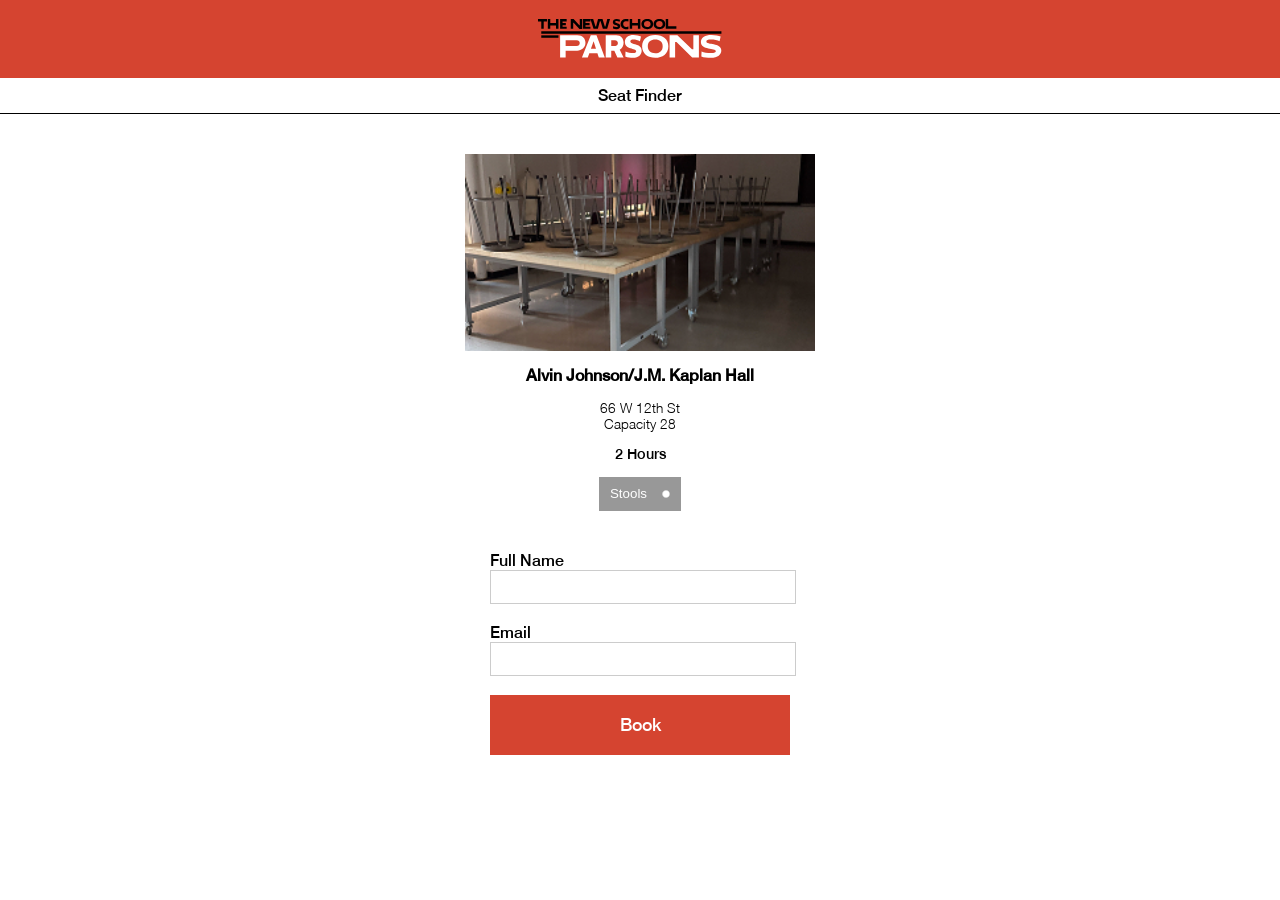
==== booking.html @ 0290e5fa "Add files via upload" ====
<!DOCTYPE html>
<html>

<head>
    <title>Seat Finder</title>
    <link rel="stylesheet" href="styles.css">
    <meta name="viewport" content="width=device-width, initial-scale=1.0">
</head>

<body>

    <div class="header">
        <div class="header-top">
            <img src="assets/parsons_header.svg" alt="Parsons Logo">
        </div>
        <div class="header-bottom">
            <p><a href="index.html">Seat Finder</a></p>
        </div>
    </div>


    <div class="booking-container">
    
        <div class="booking">
            <img src="assets/img1.jpg" width="350">
            <h3 class="building buildingbook">Alvin Johnson/J.M. Kaplan Hall</h3>
            <p class="location">66 W 12th St</p>
            <p class="capacity">Capacity 28</p>
            <p class="hours">2 Hours</p>
            <button class="char">Stools <img src="assets/char2.png" alt="checked"></button>
        </div>


        <form class="info">
            <label for="fname">Full Name</label>
            <input type="text" id="fname" name="fname"><br><br>
            <label for="email">Email</label>
            <input type="text" id="email" name="email"><br><br>
            <!-- <input type="submit" value="Book Now" class="button1 bookingbutton"> -->
            <button class="button1 bookingbutton"type="submit"><a href="success.html">Book</a></button>
        </form>
    </div>


    <script src="script.js"></script>

</body>

</html>
---- styles.css ----
@font-face {
  font-family: Helvetica-Neue-Medium; 
  src: url(assets/fonts/HelveticaNeueMedium.ttf); 
}


@font-face {
  font-family: Helvetica-Neue-Bold; 
  src: url(assets/fonts/HelveticaNeueBd.ttf); 
}

@font-face {
  font-family: Helvetica-Neue-Heavy; 
  src: url(assets/fonts/HelveticaNeueHv.ttf); 
}

@font-face {
  font-family: Helvetica-Neue-Light; 
  src: url(assets/fonts/HelveticaNeueLight.ttf); 
}

@font-face {
  font-family: Helvetica-Neue-Thin; 
  src: url(assets/fonts/HelveticaNeueThin.ttf); 
}

:root {
  --red: #D54430;
  --reddark: #561007;
  --grey: #989898;
}

body {
    font-family: Helvetica-Neue-Medium, sans-serif; 
    padding: 0px;
    margin: 0px;
}

.header{
    width: 100%;
}

.header-top{
    background-color: var(--red);
    width: 100%;
    height: 70px;
    padding-top: 8px;
    display:flex;
    align-items: center;
    justify-content: center;
    flex-direction: column;
}

.header-bottom{
    display:flex;
    align-items: center;
    justify-content: center;
    flex-direction: column;
    width: 100%;
    height: 35px;
    font-family: Helvetica-Neue-Medium, sans-serif;
    border-bottom: 1px black solid;
}

.header-bottom a{
    text-decoration: none;
    color: black;
}

.button1{
    height: 60px;
    width: 300px;
    margin: 10px;
    background-color: var(--red); 
    border: none;
}

.button1:active{
    background-color: var(--reddark); 
}

.button1 a{
    text-decoration: none;
    color: white;
    font-family: Helvetica-Neue-Medium;
    font-size: 1.1em;
}

.button_container{
    margin-top: 40px;
    display:flex;
    align-items: center;
    justify-content: center;
    flex-direction: column;
}

@media only screen and (max-width: 350px) { /* 350 and down */ 
    .button1{
        height: 45px;
        width: 225px;
    }

    .button1 a{
        text-decoration: none;
        color: white;
        font-family: Helvetica-Neue-Medium;
        font-size: 1em;
    }


}

/* MAP*/

/* container becomes positioning reference */
.map-container {
  position: relative;
  width: 100vw;
  height: 100dvh;
}

/* full screen map */
iframe {
  width: 100%;
  height: 100%;
  border: 0;
  position: relative;
  z-index: 1;
}

/* form pinned bottom-right */
.map-form {
  position: absolute;
  bottom: 30px;
  right: 30px;
  z-index: 2;

  background: white; 
  padding: 20px;
  box-shadow: 0 4px 12px rgba(0,0,0,0.15);

  display: flex;
  flex-direction: column;
  gap: 20px;
}

select {
  min-width: 250px;
  height: 40px;
  width: 100%; 
  color: var(--grey);
  border: 1px solid var(--grey);
}

select option:checked {
  background-color: var(--red);
  color: white;
}

select:focus {
  outline: none;
  border: 2px solid var(--red);
}


.button_map {
  padding: 8px;
  cursor: pointer;
  background-color: var(--red);
  color: white;
  border: none;
  height: 40px;

}


@media only screen and (max-width: 480px) {
  .map-form {
    left: 0;
    right: 0;
    bottom: 0;
    width: 100%vh;
  }

    select {
    width: 100%;
    min-width: 150px;
  }

  .button_map {
    height: 45px;
  }
}



/* FILTER*/

.filter-container{
    display:flex;
    align-items: center;
    justify-content: center;
    flex-direction: column;
}

.filter-container div{
    margin: 20px;
}

.filter-container h3{
    text-align: center;
    margin: 15px;
    font-size: 1em;
}


.filter-container select{
    height: 60px;
    width: 300px;
    margin: 10px;
    border: 2px solid var(--grey);
    text-align: center;
    font-family: Helvetica-Neue, sans-serif;
    font-size: 1em;
    color: var(--grey);
}
select:focus {
  outline: none;
  border: 2px solid var(--red);
}


@media screen and (-webkit-min-device-pixel-ratio:0) {
    input[type='range'] {
        -webkit-appearance: none;
        background: transparent; /* important */
        width: 330px;
    }
    /* track*/
    input[type='range']::-webkit-slider-runnable-track {
        background-color:var(--grey);
        height: 2px;
    }
    /*circle*/
    input[type='range']::-webkit-slider-thumb {
        -webkit-appearance: none;
        width: 18px;
        height: 18px;
        background: var(--red);
        cursor: pointer;
        margin-top: -8px;
        border-radius: 50%;
        
    }
}

.slider_label{
    display:flex;
    align-items: center;
    justify-content: space-between;
    flex-direction: row;
    margin: 0px;
    padding: 0px;
    font-family: Helvetica-Neue-light, sans-serif;
    margin: 0px;
    padding: 0px;
    width: 300px;
}

.slider_label p{
    margin: 0px;
    padding: 0px;; 
    color: var(--grey);
}


.noise_container .hours_container {
    display:flex;
    align-items: center;
    justify-content: center;
}

.button2{
    height: 60px;
    width: 300px;
    margin: 10px;
    border: 2px var(--grey) solid;
    background-color: white;
    color: var(--grey);
    font-family: Helvetica-Neue-Medium, sans-serif;
    font-size: .9em;
    display:flex;
    align-items: center;
    justify-content: space-around;
    flex-direction: row;
}

.button2:hover{
        border: 2px var(--red) solid;
}

/* .button2:active{
    border: none;
    background-color: var(--grey);
    color: white;
} */

.button2.active {
    border: none;
    background-color: var(--grey);
    color: white;
}

.button2.active img {
    content: url("assets/char2.png");
}

/* .button2:active img {
    content: url("assets/char2.png");
} */

.char_container{
    display:flex;
    align-items: center;
    justify-content: center;
    flex-direction: column;
}

@media only screen and (max-width: 350px) { /* 350 and down */ 
    .button2{
        height: 45px;
        width: 225px;
    }

    .button2 a{
        font-size: 0.8em;
    }

    input[type='range'] {
        width: 250px;
    }

    .slider_label{
    width: 225px;
    }

    .filter-container select{
        height: 45px;
        width: 225px;
        font-size: 0.8em;
    }
}


/* results*/


.results-container{
    display:flex;
    align-items: center;
    justify-content: center;
    flex-direction: column;
    margin: 20px;
    gap: 20px;
}

.results-container h3{
    text-align: center;
    margin: 15px;
    font-size: 1em;
    display:flex;
    align-items: center;
    justify-content: center;
}


.results-container select{
    height: 60px;
    max-width: 300px;
    margin: 10px;
    border: 2px solid var(--grey);
    text-align: center;
    font-family: Helvetica-Neue-medium, sans-serif;
    font-size: 1em;
    color: var(--grey);
}

.result{
    border: 1px black solid;
    padding: 20px;
    display:flex;
    align-items: center;
    justify-content: center;
    flex-direction: column;
    max-width: 300px;
}

.result img{
    width: 100%; 
}

.building{
    font-family: Helvetica-Neue-Medium, sans-serif;
    margin-top: 0px;
}

.location{
    font-family: Helvetica-Neue-Light, sans-serif;
    font-size: 0.85em;
    margin: 0px;
}
.capacity{
    margin-top: 0;
}
.hours{
    margin-top: 0px;
    font-size: 0.9em;
}

.char{
    background-color: var(--grey);
    border: none;
    color: white; 
    padding-left: 11px;
    padding-top: 8px;
    padding-bottom: 8px;
    gap: 10px;
    display:flex;
    align-items: center;
    justify-content: center;
    flex-direction: row;
}

.char img{
    scale: 0.4;
}

.capacity{
    font-family: Helvetica-Neue-Light, sans-serif;
    font-size: 0.85em;
    margin-top: 0px;
}
.resultbutton{
    width: 100%;
    height: 50px;
    color: white; 
}

.resultbutton:active{
    background-color: var(--reddark);
}

.allresults{
    display: flex;
    flex-direction: row;
    justify-content: center;
    align-items: center;
    align-content: center;
    flex-wrap: wrap; 
    gap: 20px; 

}

@media only screen and (max-width: 350px) {
    .result{
        padding: 15px; 
    }
}

/*booking*/


.booking-container{
    display:flex;
    align-items: center;
    justify-content: center;
    flex-direction: column;
    margin: 20px;
    gap: 20px;
}

.booking-container h3{
    text-align: center;
    margin: 15px;
    font-size: 1em;
    display:flex;
    align-items: center;
    justify-content: center;
    flex-direction: column;
}


.booking-container select{
    height: 60px;
    width: 300px;
    margin: 10px;
    border: 2px solid var(--grey);
    text-align: center;
    font-family: Helvetica-Neue-medium, sans-serif;
    font-size: 1em;
    color: var(--grey);
}

.booking{
    padding: 20px;
    display:flex;
    align-items: center;
    justify-content: center;
    flex-direction: column;
}

.bookingbutton{
    color: white; 
    font-family: Helvetica-Neue-medium, sans-serif;
    font-size: 1em;
}

label {display: block;}


.bookingbutton:active{
    background-color: var(--reddark);
}

.info input[type=text]{
    border: 1px solid #ccc;
    width: 100%;
    height: 30px;
}

.info label{
    align-items: left;
}

.info h2{
    text-align: center;
}

.bookingbutton{
    margin: 0px;
}

@media only screen and (max-width: 380px) {
    .booking{
        padding: 15px;
    }
    .booking img{
        width: 100% ;
    }
    .bookingbutton{
        width: 200px;
    }



}
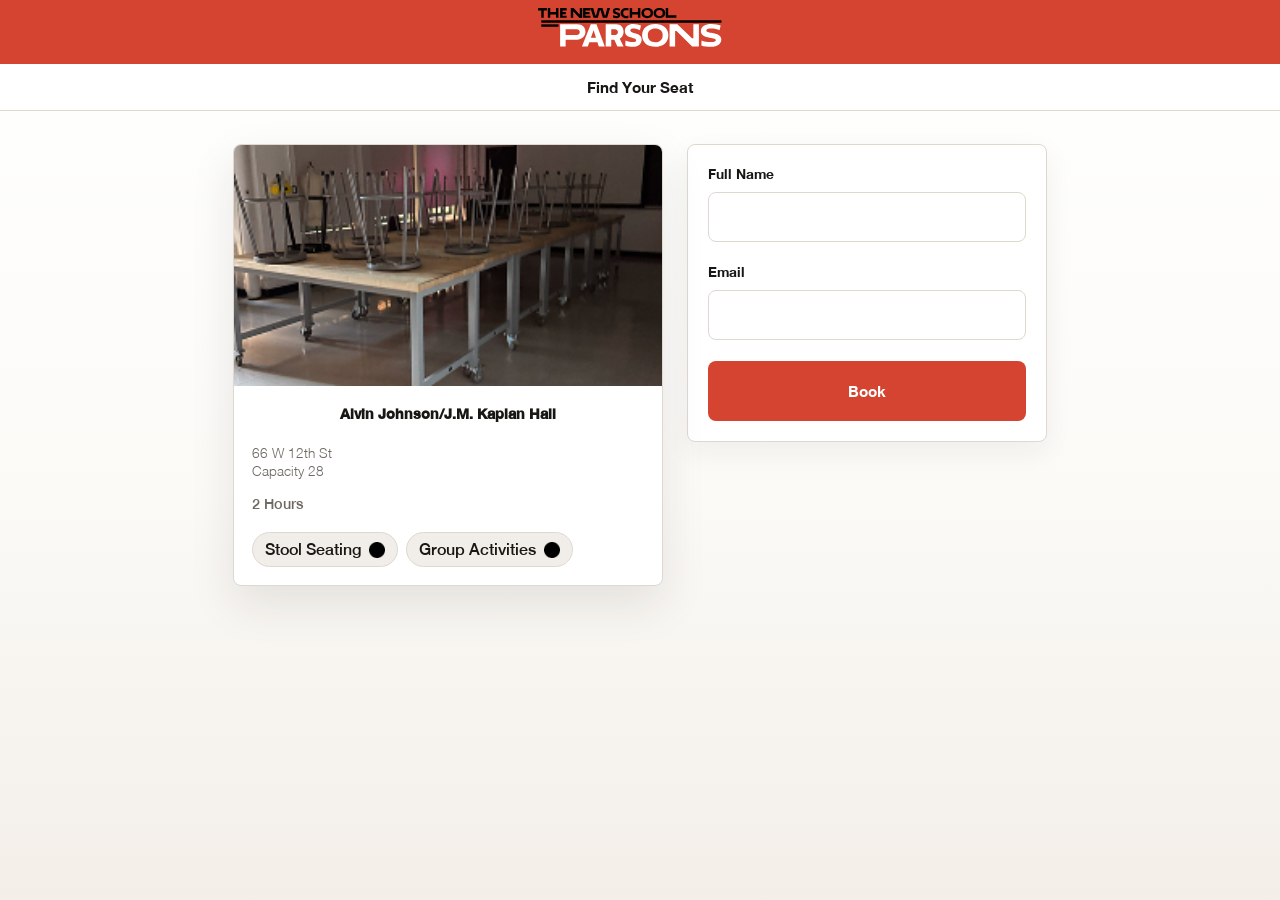
==== commit 00c0db83: "Add files via upload" ====
--- a/booking.html
+++ b/booking.html
@@ -2,7 +2,7 @@
 <html>
 
 <head>
-    <title>Seat Finder</title>
+    <title>Find Your Seat</title>
     <link rel="stylesheet" href="styles.css">
     <meta name="viewport" content="width=device-width, initial-scale=1.0">
 </head>
@@ -14,7 +14,7 @@
             <img src="assets/parsons_header.svg" alt="Parsons Logo">
         </div>
         <div class="header-bottom">
-            <p><a href="index.html">Seat Finder</a></p>
+            <p><a href="index.html">Find Your Seat</a></p>
         </div>
     </div>
 
@@ -27,7 +27,10 @@
             <p class="location">66 W 12th St</p>
             <p class="capacity">Capacity 28</p>
             <p class="hours">2 Hours</p>
-            <button class="char">Stools <img src="assets/char2.png" alt="checked"></button>
+            <div class="char-list">
+                <span class="char">Stool Seating<img src="assets/char2.png" alt="checked"></span>
+                <span class="char">Group Activities<img src="assets/char2.png" alt="checked"></span>
+            </div>
         </div>
 
 
@@ -46,4 +49,4 @@
 
 </body>
 
-</html>+</html>
--- a/styles.css
+++ b/styles.css
@@ -554,3 +554,576 @@
 
 
 }
+
+/* UI refresh */
+:root {
+  --red: #d54430;
+  --reddark: #71190d;
+  --grey: #76716d;
+  --ink: #191714;
+  --muted: #6f6963;
+  --paper: #fbfaf7;
+  --surface: #ffffff;
+  --line: #ded8d0;
+  --soft-red: #fff0ec;
+  --shadow: 0 18px 45px rgba(38, 31, 25, 0.1);
+}
+
+* {
+  box-sizing: border-box;
+}
+
+body {
+  background:
+    linear-gradient(180deg, #ffffff 0%, var(--paper) 55%, #f3eee8 100%);
+  color: var(--ink);
+  min-height: 100vh;
+  font-family: Helvetica-Neue-Medium, Helvetica, Arial, sans-serif;
+  line-height: 1.35;
+}
+
+.header {
+  background: var(--surface);
+  box-shadow: 0 1px 0 var(--line);
+  position: sticky;
+  top: 0;
+  z-index: 10;
+}
+
+.header-top {
+  height: 64px;
+  padding: 0 18px;
+  background: var(--red);
+}
+
+.header-top img {
+  max-width: min(86vw, 520px);
+  height: auto;
+}
+
+.header-bottom {
+  height: 46px;
+  border-bottom: 0;
+  font-family: Helvetica-Neue-Bold, Helvetica, Arial, sans-serif;
+  letter-spacing: 0;
+}
+
+.header-bottom p {
+  margin: 0;
+}
+
+.header-bottom a {
+  color: var(--ink);
+  font-size: 0.95rem;
+}
+
+.header-bottom a:hover {
+  color: var(--red);
+}
+
+.home-panel {
+  width: min(920px, calc(100% - 32px));
+  margin: 0 auto;
+  padding: clamp(44px, 8vh, 86px) 0;
+}
+
+.eyebrow {
+  color: var(--red);
+  font-family: Helvetica-Neue-Bold, Helvetica, Arial, sans-serif;
+  font-size: 0.78rem;
+  letter-spacing: 0.08em;
+  margin: 0 0 12px;
+  text-transform: uppercase;
+}
+
+.home-panel h1 {
+  max-width: 720px;
+  margin: 0;
+  font-family: Helvetica-Neue-Heavy, Helvetica, Arial, sans-serif;
+  font-size: clamp(2.4rem, 7vw, 5rem);
+  line-height: 0.98;
+  letter-spacing: 0;
+}
+
+.intro {
+  max-width: 520px;
+  margin: 18px 0 28px;
+  color: var(--muted);
+  font-family: Helvetica-Neue-Light, Helvetica, Arial, sans-serif;
+  font-size: 1.08rem;
+}
+
+.button_container {
+  align-items: stretch;
+  gap: 12px;
+  margin-top: 30px;
+  width: min(100%, 420px);
+}
+
+.button1,
+.button_map,
+.resultbutton,
+.bookingbutton {
+  border: 0;
+  border-radius: 8px;
+  background: var(--red);
+  color: white;
+  cursor: pointer;
+  display: inline-flex;
+  align-items: center;
+  justify-content: center;
+  min-height: 54px;
+  padding: 0 18px;
+  text-decoration: none;
+  width: 100%;
+  font-family: Helvetica-Neue-Bold, Helvetica, Arial, sans-serif;
+  font-size: 0.95rem;
+  text-transform: none;
+  transition: background 160ms ease, box-shadow 160ms ease, transform 160ms ease;
+}
+
+.button1:hover,
+.button_map:hover,
+.resultbutton:hover,
+.bookingbutton:hover {
+  background: #bf3424;
+  box-shadow: 0 10px 24px rgba(213, 68, 48, 0.25);
+  transform: translateY(-1px);
+}
+
+.button1:active,
+.button_map:active,
+.resultbutton:active,
+.bookingbutton:active {
+  background: var(--reddark);
+  transform: translateY(0);
+}
+
+.button1.secondary {
+  background: var(--ink);
+}
+
+.button1.secondary:hover {
+  background: #2d2924;
+  box-shadow: 0 10px 24px rgba(25, 23, 20, 0.18);
+}
+
+.button1.tertiary {
+  background: var(--surface);
+  color: var(--ink);
+  border: 1px solid var(--line);
+}
+
+.button1.tertiary:hover {
+  background: var(--soft-red);
+  border-color: #efb3a9;
+  box-shadow: none;
+}
+
+.button1 a,
+.button_map a,
+.bookingbutton a,
+.resultbutton a {
+  color: inherit;
+  display: flex;
+  align-items: center;
+  justify-content: center;
+  width: 100%;
+  height: 100%;
+  text-decoration: none;
+  font-family: inherit;
+  font-size: inherit;
+}
+
+.filter-form,
+.results-container,
+.booking-container {
+  width: min(1120px, calc(100% - 28px));
+  margin: 0 auto;
+}
+
+.filter-container,
+.booking-container {
+  padding: 34px 0 54px;
+}
+
+.filter-container {
+  gap: 6px;
+}
+
+.filter-container div,
+.filter-container select,
+.button2 {
+  margin-left: 0;
+  margin-right: 0;
+}
+
+.filter-container h3,
+.results-container h3,
+.booking-container h3 {
+  color: var(--ink);
+  font-family: Helvetica-Neue-Bold, Helvetica, Arial, sans-serif;
+  font-size: 0.9rem;
+  margin: 0 0 10px;
+}
+
+.filter-container > div,
+.info {
+  width: min(100%, 430px);
+  background: var(--surface);
+  border: 1px solid var(--line);
+  border-radius: 8px;
+  padding: 20px;
+  box-shadow: 0 10px 28px rgba(38, 31, 25, 0.06);
+}
+
+.filter-container > .button1 {
+  width: min(100%, 430px);
+}
+
+.filter-container select,
+.results-container select,
+.booking-container select,
+select,
+.info input[type=text] {
+  width: 100%;
+  min-width: 0;
+  height: 50px;
+  border: 1px solid var(--line);
+  border-radius: 8px;
+  background: #fff;
+  color: var(--ink);
+  font-family: Helvetica-Neue-Medium, Helvetica, Arial, sans-serif;
+  font-size: 0.96rem;
+  padding: 0 14px;
+  text-align: left;
+}
+
+.filter-container select:focus,
+.results-container select:focus,
+.booking-container select:focus,
+select:focus,
+.info input[type=text]:focus {
+  border: 2px solid var(--red);
+  outline: none;
+  box-shadow: 0 0 0 4px rgba(213, 68, 48, 0.12);
+}
+
+input[type='range'] {
+  width: 100%;
+  accent-color: var(--red);
+}
+
+.slider_label {
+  width: 100%;
+  color: var(--muted);
+  font-size: 0.82rem;
+}
+
+.slider_header {
+  align-items: center;
+  display: flex;
+  justify-content: space-between;
+  gap: 12px;
+  margin: 0 0 16px;
+  padding: 0;
+  width: 100%;
+}
+
+.filter-container .slider_header {
+  margin: 0 0 16px;
+  padding: 0;
+}
+
+.slider_header h3,
+.slider_header p {
+  margin: 0;
+}
+
+.slider_header p {
+  background: var(--soft-red);
+  border: 1px solid #efc3ba;
+  border-radius: 999px;
+  color: var(--red);
+  flex: 0 0 auto;
+  font-family: Helvetica-Neue-Bold, Helvetica, Arial, sans-serif;
+  font-size: 0.8rem;
+  padding: 5px 10px;
+}
+
+.button2 {
+  width: 100%;
+  border: 1px solid var(--line);
+  border-radius: 8px;
+  color: var(--ink);
+  justify-content: space-between;
+  padding: 0 16px;
+}
+
+.button2:hover {
+  border-color: var(--red);
+  background: var(--soft-red);
+}
+
+.button2.active {
+  background: var(--ink);
+  color: #fff;
+  border: 1px solid var(--ink);
+}
+
+.button2 p {
+  margin: 0;
+}
+
+.char_container {
+  display: grid;
+  gap: 10px;
+  grid-template-columns: repeat(2, minmax(0, 1fr));
+}
+
+.char_container h3 {
+  grid-column: 1 / -1;
+}
+
+.char_container .button2 {
+  min-height: 58px;
+}
+
+.results-container {
+  padding: 28px 0 56px;
+}
+
+.results-container > div:first-child {
+  width: min(100%, 340px);
+  margin-left: auto;
+  margin-bottom: 4px;
+}
+
+.allresults {
+  align-items: stretch;
+  display: grid;
+  grid-template-columns: repeat(auto-fit, minmax(230px, 1fr));
+  gap: 18px;
+  width: 100%;
+}
+
+.result,
+.booking {
+  align-items: stretch;
+  background: var(--surface);
+  border: 1px solid var(--line);
+  border-radius: 8px;
+  box-shadow: var(--shadow);
+  max-width: none;
+  overflow: hidden;
+  padding: 0;
+  position: relative;
+}
+
+.result img,
+.booking img {
+  aspect-ratio: 16 / 9;
+  display: block;
+  object-fit: cover;
+  width: 100%;
+}
+
+.availability-badge {
+  background: rgba(255, 255, 255, 0.94);
+  border: 1px solid rgba(222, 216, 208, 0.9);
+  border-radius: 999px;
+  color: var(--red);
+  font-family: Helvetica-Neue-Bold, Helvetica, Arial, sans-serif;
+  font-size: 0.78rem;
+  left: 14px;
+  padding: 6px 10px;
+  position: absolute;
+  top: 14px;
+  z-index: 1;
+}
+
+.availability-badge.quiet {
+  color: #246450;
+}
+
+.availability-badge.playful {
+  color: #5b4a9f;
+}
+
+.result .building,
+.booking .building {
+  justify-content: flex-start;
+  min-height: 48px;
+  padding: 18px 18px 0;
+  text-align: left;
+}
+
+.result p,
+.booking p {
+  padding: 0 18px;
+}
+
+.location,
+.capacity,
+.hours {
+  color: var(--muted);
+}
+
+.char {
+  align-self: flex-start;
+  background: #f1eee9;
+  border: 1px solid var(--line);
+  border-radius: 999px;
+  color: var(--ink);
+  display: inline-flex;
+  align-items: center;
+  font-family: Helvetica-Neue-Medium, Helvetica, Arial, sans-serif;
+  gap: 8px;
+  min-height: 34px;
+  padding: 6px 12px;
+}
+
+.char-list {
+  display: flex;
+  flex-wrap: wrap;
+  gap: 8px;
+  margin: 4px 18px 18px;
+}
+
+.booking .char {
+  margin: 4px 18px 18px;
+}
+
+.booking .char-list .char {
+  margin: 0;
+}
+
+.char img {
+  filter: brightness(0);
+  height: 16px;
+  width: 16px;
+  scale: 1;
+}
+
+.resultbutton {
+  align-self: stretch;
+  border-radius: 8px;
+  font-size: 0.9rem;
+  margin: auto 18px 18px;
+  min-height: 44px;
+  margin-top: auto;
+  width: auto;
+}
+
+.booking-container {
+  display: grid;
+  grid-template-columns: minmax(260px, 430px) minmax(260px, 360px);
+  align-items: start;
+  justify-content: center;
+  gap: 24px;
+}
+
+.booking {
+  width: 100%;
+}
+
+.info {
+  margin-top: 0;
+}
+
+.info label {
+  color: var(--ink);
+  font-family: Helvetica-Neue-Bold, Helvetica, Arial, sans-serif;
+  font-size: 0.86rem;
+  margin-bottom: 8px;
+}
+
+.info h2 {
+  font-family: Helvetica-Neue-Heavy, Helvetica, Arial, sans-serif;
+  font-size: clamp(2rem, 8vw, 4rem);
+  line-height: 1;
+  margin: 8px 0 24px;
+}
+
+.success-card {
+  align-items: center;
+  display: flex;
+  flex-direction: column;
+  text-align: center;
+}
+
+.success-card h2 {
+  font-size: clamp(1.6rem, 5vw, 2.4rem);
+  margin: 6px 0 22px;
+}
+
+.success-home {
+  width: min(100%, 220px);
+}
+
+.map-container {
+  background: #ece7df;
+  height: calc(100dvh - 0px);
+}
+
+.map-form {
+  border: 1px solid var(--line);
+  border-radius: 8px;
+  box-shadow: var(--shadow);
+  gap: 14px;
+  width: min(360px, calc(100vw - 40px));
+}
+
+.map-form label {
+  color: var(--ink);
+  font-family: Helvetica-Neue-Bold, Helvetica, Arial, sans-serif;
+  font-size: 0.9rem;
+}
+
+@media only screen and (max-width: 720px) {
+  .home-panel {
+    padding-top: 38px;
+  }
+
+  .booking-container {
+    display: flex;
+    align-items: stretch;
+  }
+
+  .booking-container .booking,
+  .booking-container .info {
+    max-width: none;
+    width: 100%;
+  }
+
+  .results-container > div:first-child {
+    margin-left: 0;
+    width: 100%;
+  }
+
+  .map-form {
+    left: 14px;
+    right: 14px;
+    bottom: 14px;
+    width: auto;
+    padding: 16px;
+  }
+}
+
+@media only screen and (max-width: 380px) {
+  .button1,
+  .button2,
+  .filter-container select,
+  .booking-container select {
+    width: 100%;
+  }
+
+  .filter-container > div,
+  .info {
+    padding: 16px;
+  }
+
+  .char_container {
+    grid-template-columns: 1fr;
+  }
+}
